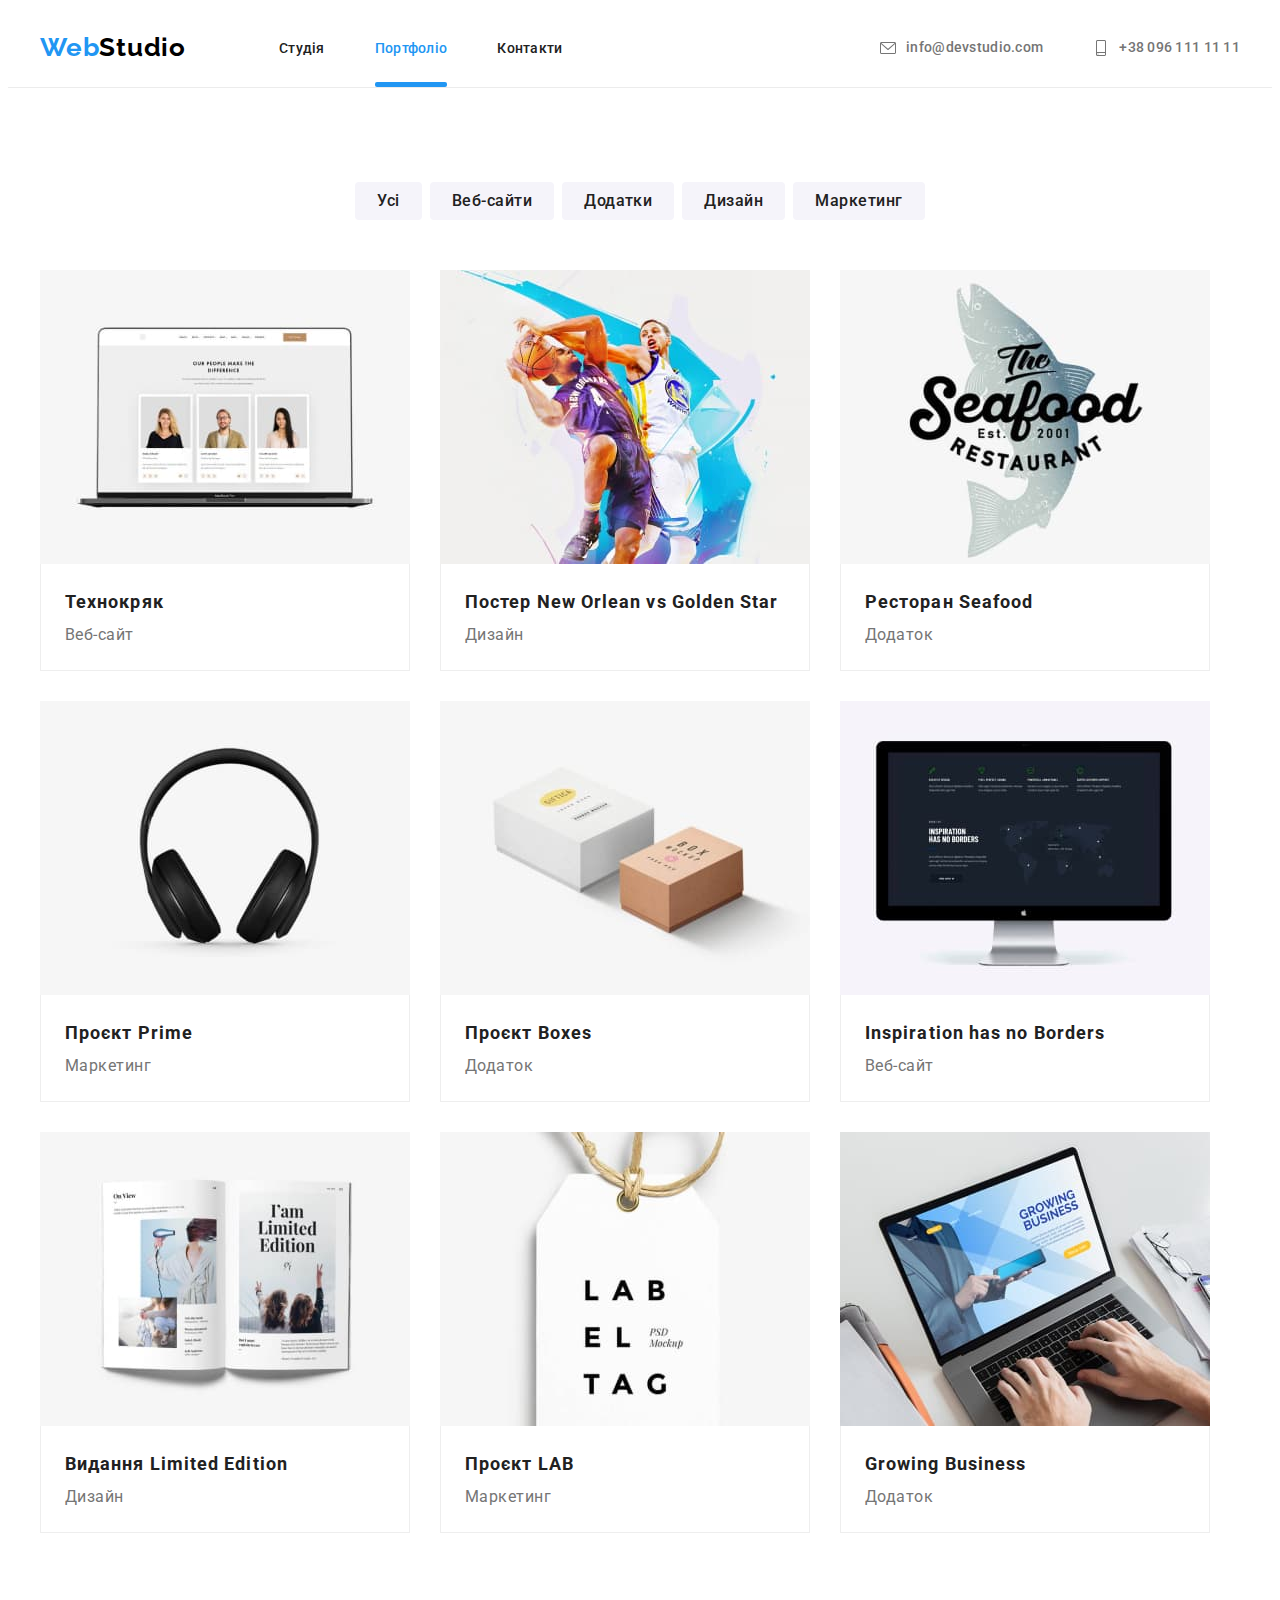
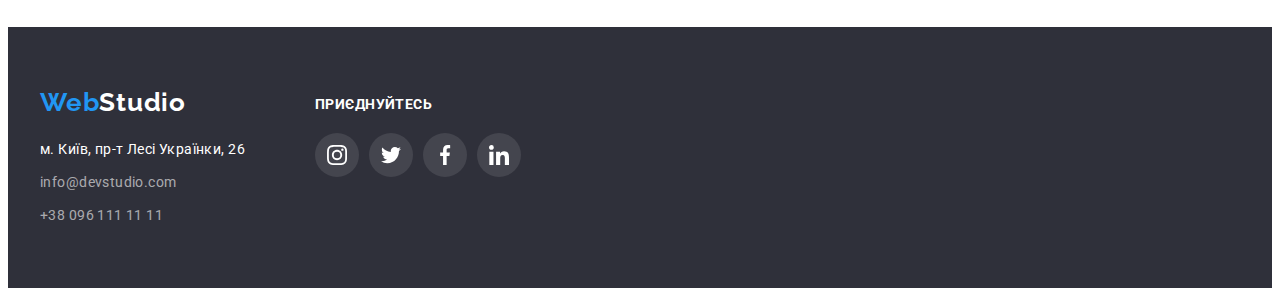
==== portfolio.html @ 3a7e7ed2 "start" ====
<!DOCTYPE html>
<html lang="uk">
  <head>
    <meta charset="UTF-8" />
    <meta http-equiv="X-UA-Compatible" content="IE=edge" />
    <meta name="viewport" content="width=device-width, initial-scale=1.0" />
    <title>Портфоліо</title>
    <link rel="preconnect" href="https://fonts.googleapis.com" />
    <link rel="preconnect" href="https://fonts.gstatic.com" crossorigin />
    <link
      href="https://fonts.googleapis.com/css2?family=Raleway:wght@700&family=Roboto:wght@400;500;700;900&display=swap"
      rel="stylesheet"
    />
    <link
      rel="stylesheet"
      href="https://cdnjs.cloudflare.com/ajax/libs/modern-normalize/1.1.0/modern-normalize.min.css"
      integrity="sha512-wpPYUAdjBVSE4KJnH1VR1HeZfpl1ub8YT/NKx4PuQ5NmX2tKuGu6U/JRp5y+Y8XG2tV+wKQpNHVUX03MfMFn9Q=="
      crossorigin="anonymous"
      referrerpolicy="no-referrer"
    />
    <link rel="stylesheet" href="./css/styles.css" />
  </head>
  <body>
    <!-- Шапка -->
    <header class="header">
      <div class="conteiner header-div">
        <nav class="flex nav-header">
          <a href="./index.html" class="logo"> <span class="web">Web</span>Studio </a>
          <ul class="list flex">
            <li>
              <a href="./index.html" class="header-link">Студія</a>
            </li>
            <li>
              <a href="./portfolio.html" class="header-link active">Портфоліо</a>
            </li>
            <li>
              <a href="/" class="header-link">Контакти</a>
            </li>
          </ul>
        </nav>
        <ul class="list flex head-ul">
          <!-- Посилання на почту -->
          <li class="li-header">
            <a href="mailto:info@devstudio.com" class="header-tel"
              ><svg class="header-icon">
                <use href="./images/icons.svg#icon-mail"></use></svg
              >info@devstudio.com</a
            >
          </li>
          <!-- Посилання на телефон -->
          <li>
            <a href="tel:+380961111111" class="header-tel"
              ><svg class="header-icon">
                <use href="./images/icons.svg#icon-smartphone"></use></svg
              >+38 096 111 11 11</a
            >
          </li>
        </ul>
      </div>
    </header>
    <!-- Меин -->
    <main>
      <section class="section">
        <div class="conteiner">
          <h1 hidden>Список</h1>
          <ul class="list flex portfo-btn">
            <li><button type="button" class="portfolio-btn">Усі</button></li>
            <li><button type="button" class="portfolio-btn">Веб-сайти</button></li>
            <li><button type="button" class="portfolio-btn">Додатки</button></li>
            <li><button type="button" class="portfolio-btn">Дизайн</button></li>
            <li><button type="button" class="portfolio-btn">Маркетинг</button></li>
          </ul>
          <ul class="list flex wrap">
            <li>
              <div class="overlay">
                <img src="./images/Технокряк.jpg" alt="Технокряк" width="370" height="294" />
                <div class="box">
                  <p class="technocrack">
                    Ресурс пропонує комплексні пропозиції з різним рівнем функціоналу та сервісів.
                    Все це дозволить відвідувачу отримати вичерпні відомості про компанію чи
                    приватну особу.
                  </p>
                </div>
              </div>
              <div class="cont-wrap">
                <h2 class="portfolio-tittle">Технокряк</h2>
                <p class="portfolio-text">Веб-сайт</p>
              </div>
            </li>
            <li>
              <div class="overlay">
                <img
                  src="./images/Постер.jpg"
                  alt="Баскетбольний постер"
                  width="370"
                  height="294"
                />
                <div class="box">
                  <p class="technocrack">
                    Ресурс пропонує комплексні пропозиції з різним рівнем функціоналу та сервісів.
                    Все це дозволить відвідувачу отримати вичерпні відомості про компанію чи
                    приватну особу.
                  </p>
                </div>
              </div>
              <div class="cont-wrap">
                <h2 class="portfolio-tittle">Постер New Orlean vs Golden Star</h2>
                <p class="portfolio-text">Дизайн</p>
              </div>
            </li>
            <li>
              <div class="overlay">
                <img
                  src="./images/Ресторан.jpg"
                  alt="Ресторан морскої їжі"
                  width="370"
                  height="294"
                />
                <div class="box">
                  <p class="technocrack">
                    Ресурс пропонує комплексні пропозиції з різним рівнем функціоналу та сервісів.
                    Все це дозволить відвідувачу отримати вичерпні відомості про компанію чи
                    приватну особу.
                  </p>
                </div>
              </div>
              <div class="cont-wrap">
                <h2 class="portfolio-tittle">Ресторан Seafood</h2>
                <p class="portfolio-text">Додаток</p>
              </div>
            </li>
            <li>
              <div class="overlay">
                <img src="./images/Навушники.jpg" alt="Навушники" width="370" height="294" />
                <div class="box">
                  <p class="technocrack">
                    Ресурс пропонує комплексні пропозиції з різним рівнем функціоналу та сервісів.
                    Все це дозволить відвідувачу отримати вичерпні відомості про компанію чи
                    приватну особу.
                  </p>
                </div>
              </div>
              <div class="cont-wrap">
                <h2 class="portfolio-tittle">Проєкт Prime</h2>
                <p class="portfolio-text">Маркетинг</p>
              </div>
            </li>
            <li>
              <div class="overlay">
                <img src="./images/Коробки.jpg" alt="Коробки" width="370" height="294" />
                <div class="box">
                  <p class="technocrack">
                    Ресурс пропонує комплексні пропозиції з різним рівнем функціоналу та сервісів.
                    Все це дозволить відвідувачу отримати вичерпні відомості про компанію чи
                    приватну особу.
                  </p>
                </div>
              </div>
              <div class="cont-wrap">
                <h2 class="portfolio-tittle">Проєкт Boxes</h2>
                <p class="portfolio-text">Додаток</p>
              </div>
            </li>
            <li>
              <div class="overlay">
                <img src="./images/Монітор.jpg" alt="Монітор" width="370" height="294" />
                <div class="box">
                  <p class="technocrack">
                    Ресурс пропонує комплексні пропозиції з різним рівнем функціоналу та сервісів.
                    Все це дозволить відвідувачу отримати вичерпні відомості про компанію чи
                    приватну особу.
                  </p>
                </div>
              </div>
              <div class="cont-wrap">
                <h2 class="portfolio-tittle">Inspiration has no Borders</h2>
                <p class="portfolio-text">Веб-сайт</p>
              </div>
            </li>
            <li>
              <div class="overlay">
                <img src="./images/Журнал.jpg" alt="Журнал" width="370" height="294" />
                <div class="box">
                  <p class="technocrack">
                    Ресурс пропонує комплексні пропозиції з різним рівнем функціоналу та сервісів.
                    Все це дозволить відвідувачу отримати вичерпні відомості про компанію чи
                    приватну особу.
                  </p>
                </div>
              </div>
              <div class="cont-wrap">
                <h2 class="portfolio-tittle">Видання Limited Edition</h2>
                <p class="portfolio-text">Дизайн</p>
              </div>
            </li>
            <li>
              <div class="overlay">
                <img src="./images/Бірка.jpg" alt="Бірка" width="370" height="294" />
                <div class="box">
                  <p class="technocrack">
                    Ресурс пропонує комплексні пропозиції з різним рівнем функціоналу та сервісів.
                    Все це дозволить відвідувачу отримати вичерпні відомості про компанію чи
                    приватну особу.
                  </p>
                </div>
              </div>
              <div class="cont-wrap">
                <h2 class="portfolio-tittle">Проєкт LAB</h2>
                <p class="portfolio-text">Маркетинг</p>
              </div>
            </li>
            <li>
              <div class="overlay">
                <img src="./images/Ноутбук.jpg" alt="Ноутбук" width="370" height="294" />
                <div class="box">
                  <p class="technocrack">
                    Ресурс пропонує комплексні пропозиції з різним рівнем функціоналу та сервісів.
                    Все це дозволить відвідувачу отримати вичерпні відомості про компанію чи
                    приватну особу.
                  </p>
                </div>
              </div>
              <div class="cont-wrap">
                <h2 class="portfolio-tittle">Growing Business</h2>
                <p class="portfolio-text">Додаток</p>
              </div>
            </li>
          </ul>
        </div>
      </section>
    </main>
    <!-- Футер -->
    <footer class="basement">
      <div class="conteiner flex">
        <div>
          <a href="https://vanvalera.github.io/goit-markup-hw-02/index.html" class="logo-footer">
            <span class="web">Web</span>Studio
          </a>
          <address class="style-address">
            <ul class="list">
              <li class="item-footer">
                <a href="https://goo.gl/maps/cJ9QzEwfVTvkRfvY8" class="list-address"
                  >м. Київ, пр-т Лесі Українки, 26</a
                >
              </li>
              <li class="item-footer">
                <a href="mailto:info@devstudio.com" class="list-tel">info@devstudio.com</a>
              </li>
              <li class="item-footer">
                <a href="tel:+380961111111" class="list-tel">+38 096 111 11 11</a>
              </li>
            </ul>
          </address>
        </div>
        <div class="footer-social">
          <h3 class="tittle-add">приєднуйтесь</h3>
          <ul class="flex list">
            <li class="Developer">
              <a href="/" class="icons-list-team borders"
                ><svg class="icon-our-team">
                  <use href="./images/icons.svg#icon-instagram"></use></svg
              ></a>
            </li>
            <li class="Developer">
              <a href="/" class="icons-list-team borders"
                ><svg class="icon-our-team">
                  <use href="./images/icons.svg#icon-twitter"></use></svg
              ></a>
            </li>
            <li class="Developer">
              <a href="/" class="icons-list-team borders"
                ><svg class="icon-our-team">
                  <use href="./images/icons.svg#icon-facebook"></use></svg
              ></a>
            </li>
            <li class="Developer">
              <a href="/" class="icons-list-team borders"
                ><svg class="icon-our-team">
                  <use href="./images/icons.svg#icon-linkedin"></use></svg
              ></a>
            </li>
          </ul>
        </div>
      </div>
    </footer>
  </body>
</html>
---- css/styles.css ----
:root {
  --primary-header-color: #212121;
  --second-header-color: #757575;
  --accent-header-color: #2196f3;
  --primary-body-color: #ffffff;
  --second-body-color: #212121;
  --accent-body-color: #2196f3;
  --primary-footer-color: #ffffff;
  --second-footer-color: #2f303a;
  --accent-footer-color: #2196f3;
  --icons-primary-color: #afb1b8;
  --main-transition: 250ms cubic-bezier(0.4, 0, 0.2, 1);
}
body {
  font-family: 'Roboto', 'Raleway';
  color: #ffffff;
}
p,
h1,
h2,
h3,
h4,
h5,
h6 {
  margin: 0px;
}
ul {
  margin: 0px;
  padding-left: 0px;
}
img {
  display: block;
  max-height: 100%;
}
.list {
  list-style: none;
}
.flex {
  display: flex;
}
.conteiner {
  width: 1200px;
  padding: 0px 15px;
  margin: 0px auto;
}
.section {
  padding-top: 94px;
  padding-bottom: 94px;
}
/* ----------Header--------- */
.header {
  border-bottom: 1px solid #ececec;
}
.header-div {
  display: flex;
  align-items: center;
}
.nav-header {
  align-items: center;
}
.logo {
  padding-top: 24px;
  padding-bottom: 24px;

  color: #000000;
  font-family: 'Raleway';
  font-weight: 700;
  font-size: 26px;
  line-height: 1.19;
  letter-spacing: 0.03em;
  text-decoration: none;
}
.web {
  color: var(--accent-header-color);
}
.nav-header > ul {
  margin-left: 93px;
}
.nav-header li:not(:last-child) {
  margin-right: 50px;
}
.header-link {
  padding-top: 32px;
  padding-bottom: 31px;

  color: var(--primary-header-color);
  font-weight: 500;
  font-size: 14px;
  line-height: 1.14;
  letter-spacing: 0.02em;
  text-decoration: none;
  transition: var(--main-transition);
}
.li-header {
  margin-right: 50px;
}
.head-ul {
  margin-left: auto;
}
.header-tel {
  display: flex;
  align-items: center;
  padding-top: 32px;
  padding-bottom: 31px;

  color: var(--second-header-color);
  font-weight: 500;
  font-size: 14px;
  line-height: 1.14;
  letter-spacing: 0.02em;
  text-decoration: none;
  transition: var(--main-transition);
}
.header-link:hover,
.header-link:focus,
.header-tel:focus,
.header-tel:hover {
  color: var(--accent-header-color);
}
.header-icon {
  height: 16px;
  width: 16px;
  margin-right: 10px;
  fill: currentColor;
}
/* ---------Body---------- */
.hero {
  padding-top: 200px;
  padding-bottom: 200px;
  max-width: 1600px;
  height: 600px;
  margin-left: auto;
  margin-right: auto;
  background-image: linear-gradient(rgba(47, 48, 58, 0.4), rgba(47, 48, 58, 0.4)),
    url('../images/BackgroundFon.jpg');
  background-repeat: no-repeat;
}
.hero > .conteiner {
  text-align: center;
}
.hero-tittle {
  margin-bottom: 30px;

  color: var(--primary-body-color);
  font-weight: 900;
  font-size: 44px;
  line-height: 1.36;
  text-align: center;
  letter-spacing: 0.06em;
  text-transform: uppercase;
}
.hero-button {
  font-family: inherit;
  font-weight: 700;
  font-size: 16px;
  line-height: 1.88;
  align-items: center;
  text-align: center;
  letter-spacing: 0.06em;
  color: var(--second-body-color);
  width: 216px;
  height: 50px;
  cursor: pointer;
  box-shadow: 0px 4px 4px rgba(0, 0, 0, 0.15);
  border-radius: 4px;
  border-style: none;
}
.hero-button:hover,
.hero-button:focus {
  background: var(--accent-body-color);
  color: var(--primary-body-color);
  transition: var(--main-transition);
}

/* --------Opportunity-------- */
.opportunity > li:not(:last-child) {
  margin-right: 30px;
}
.opportunity {
  margin: 0px auto;
}
.opportunity > li {
  max-width: 270px;
}
.tittle-opportunity {
  margin-bottom: 10px;
  font-weight: 700;
  font-size: 14px;
  line-height: 1.14;
  letter-spacing: 0.03em;
  text-transform: uppercase;
  color: var(--second-body-color);
}
.text-opportunity {
  font-weight: 400;
  font-size: 14px;
  line-height: 1.71;
  letter-spacing: 0.03em;
  color: #757575;
}
.tittle-section {
  margin-bottom: 50px;
  font-weight: 700;
  font-size: 36px;
  line-height: 1.17;
  text-align: center;
  letter-spacing: 0.03em;
  color: var(--second-body-color);
}
.svg-opportunity {
  margin-bottom: 30px;
  display: flex;
  width: 270px;
  height: 120px;
  align-items: center;
  justify-content: center;
  background: #f5f4fa;
  border-radius: 4px;
  border: ;
}
.svg-icon-oppor {
  width: 70px;
  height: 70px;
}
/* ---------What We DO-------- */
.we-do > li:not(:last-child) {
  margin-right: 30px;
}
.section.what-we-do {
  padding-top: 0px;
}
/* ---------Section Наша Команда---------- */
.hero-team {
  background: #f5f4fa;
}
.tittle-team {
  margin-bottom: 50px;
  font-weight: 700;
  font-size: 36px;
  line-height: 1.17;
  text-align: center;
  letter-spacing: 0.03em;
  color: var(--second-body-color);
}
.tittle-team-worker {
  margin-top: 30px;
  margin-bottom: 10px;
  font-weight: 500;
  font-size: 16px;
  line-height: 1.19;
  text-align: center;
  letter-spacing: 0.03em;
  color: var(--second-body-color);
}
.list-worker {
  box-shadow: 0px 1px 3px rgba(0, 0, 0, 0.12), 0px 1px 1px rgba(0, 0, 0, 0.14),
    0px 2px 1px rgba(0, 0, 0, 0.2);
  border-radius: 0px 0px 4px 4px;
  background: var(--primary-body-color);
}
.hero-team .list-worker:not(:last-child) {
  margin-right: 30px;
}
.tittle-worker-text {
  margin-bottom: 16px;
  font-size: 16px;
  line-height: 1.19;
  text-align: center;
  letter-spacing: 0.03em;
  color: #757575;
}
.hero-team ul {
  margin: 0px;
}
.icons-list-team {
  display: flex;
  align-items: center;
  justify-content: center;
  width: 44px;
  height: 44px;
  fill: var(--icons-primary-color);
  transition: fill var(--main-transition);
}
.Developer:not(:last-child) {
  margin-right: 10px;
}
.Igor {
  margin-left: 32px;
  margin-bottom: 30px;
}
.icon-our-team {
  width: 20px;
  height: 20px;
}

.icons-list-team:hover,
.icons-list-team:focus {
  background-color: #2196f3;
  fill: var(--primary-body-color);
  border-radius: 50%;
}
/* -------Section Our Clients------- */
.link-svg-clients {
  display: flex;
  align-items: center;
  justify-content: center;
  width: 170px;
  height: 92px;
  border: 1px solid #afb1b8;
  border-radius: 4px;
  fill: #afb1b8;
  transition: var(--main-transition);
}
.link-svg-clients:hover {
  fill: #2196f3;
  border: 1px solid #2196f3;
}
.svg-clients {
  width: 106px;
  height: 60px;
}
.tittle-clients {
  margin-bottom: 50px;
  font-weight: 700;
  font-size: 36px;
  line-height: 42px;
  text-align: center;
  letter-spacing: 0.03em;
  color: #212121;
}
.flex-list-li:not(:last-child) {
  margin-right: 30px;
}
/* --------footer---------- */
.basement {
  padding-top: 60px;
  padding-bottom: 60px;
  background: var(--second-footer-color);
}
.logo-footer {
  font-family: 'Raleway';
  font-weight: 700;
  font-size: 26px;
  line-height: 1.19;
  letter-spacing: 0.03em;
  color: var(--primary-footer-color);
  text-decoration: none;
}
.list-address {
  margin-bottom: 9px;
  font-weight: 400;
  font-size: 14px;
  line-height: 1.71;
  letter-spacing: 0.03em;
  color: var(--primary-footer-color);
  text-decoration: none;
  transition: var(--main-transition);
}
.list-tel {
  font-size: 14px;
  line-height: 1.71;
  letter-spacing: 0.03em;
  color: rgba(255, 255, 255, 0.6);
  text-decoration: none;
  transition: var(--main-transition);
}
.list-tel:hover,
.list-tel:focus {
  color: var(--accent-footer-color);
}
.list-address:hover,
.list-address:focus {
  color: var(--accent-footer-color);
}
.style-address {
  padding-top: 20px;
  font-style: inherit;
}
.basement ul {
  margin-top: 0px;
  margin-bottom: 0px;
}
.item-footer:not(:last-child) {
  margin-bottom: 9px;
}
.footer-social {
  margin-top: 10px;
  margin-left: 70px;
}
.tittle-add {
  margin-bottom: 20px;
  font-weight: 700;
  font-size: 14px;
  line-height: 1.14;
  letter-spacing: 0.03em;
  text-transform: uppercase;

  color: #ffffff;
}
.icons-list-team.borders {
  fill: #ffffff;
  border-radius: 50%;
  background: rgba(255, 255, 255, 0.1);
  transition: var(--main-transition);
}
.icons-list-team.borders:hover,
.icons-list-team.borders:focus {
  background-color: #2196f3;
}
/* ---------Body Portfolio---------- */
.portfolio-btn {
  margin-bottom: 50px;
  padding: 6px 22px;
  font-family: inherit;
  font-weight: 500;
  font-size: 16px;
  line-height: 1.62;
  text-align: center;
  letter-spacing: 0.03em;
  color: var(--second-body-color);
  height: 38px;
  left: 548px;
  top: 174px;
  background: #f5f4fa;
  border-radius: 4px;
  cursor: pointer;
  border: none;
  transition: var(--main-transition);
}
.portfolio-btn:hover,
.portfolio-btn:focus {
  background: #2196f3;
  color: var(--primary-body-color);
  box-shadow: 0px 3px 1px rgba(0, 0, 0, 0.1), 0px 1px 2px rgba(0, 0, 0, 0.08),
    0px 2px 2px rgba(0, 0, 0, 0.12);
}
.portfolio-tittle {
  padding-top: 20px;
  margin-left: 24px;
  font-weight: 700;
  font-size: 18px;
  line-height: 2;
  letter-spacing: 0.06em;
  color: var(--second-body-color);
}
.portfolio-text {
  margin-bottom: 20px;
  margin-left: 24px;
  font-size: 16px;
  line-height: 1.88;
  letter-spacing: 0.03em;
  color: #757575;
}
.portfo-btn {
  justify-content: center;
}
.portfo-btn > li:not(:last-child) {
  margin-right: 8px;
}
.wrap {
  flex-wrap: wrap;
}
.cont-wrap {
  border-right: 1px solid #eeeeee;
  border-bottom: 1px solid #eeeeee;
  border-left: 1px solid #eeeeee;
}
.list.flex.wrap > li:not(:nth-child(3n)) {
  margin-right: 30px;
}
.list.flex.wrap > li:not(:nth-last-child(-n + 3)) {
  margin-bottom: 30px;
}
.list.flex.wrap > li:hover {
  cursor: pointer;
  box-shadow: 0px 1px 1px rgba(0, 0, 0, 0.12), 0px 4px 4px rgba(0, 0, 0, 0.06),
    1px 4px 6px rgba(0, 0, 0, 0.16);
  transition: var(--main-transition);
}
/* -----------Animations------------ */
.overlay {
  position: relative;
  overflow: hidden;
}
.box {
  display: flex;
  position: absolute;
  top: 0;
  width: 100%;
  height: 100%;
  background: rgba(33, 150, 243, 0.9);
  opacity: 0;
  transform: translateY(100%);
  transition: transform var(--main-transition);
}
.list.flex.wrap > li:hover .box {
  transform: translateY(0);
  opacity: 1;
}
.technocrack {
  display: flex;
  font-size: 18px;
  line-height: 1.56;
  letter-spacing: 0.03em;
  color: var(--primary-body-color);
  text-align: center;
  align-items: center;
  margin-left: 24px;
  margin-right: 24px;
}
.index-overlay {
  position: relative;
}
.box-decoration {
  display: flex;
  position: absolute;
  width: 100%;
  justify-content: center;
  height: 70px;
  background: rgba(47, 48, 58, 0.8);
  transform: translateY(-70px);
}
.box-decoration-tittle {
  display: flex;
  align-items: center;
  font-weight: 700;
  font-size: 14px;
  line-height: 1.14;
  letter-spacing: 0.03em;
  text-transform: uppercase;

  color: var(--primary-body-color);
}
.active {
  color: #2196f3;
  position: relative;
}
.active::after {
  content: '';
  left: 0;
  bottom: 0;
  display: block;
  position: absolute;
  width: 100%;
  height: 5px;
  background: #2196f3;
  border-radius: 2px;
}

/* ---------Modal Window-------- */
.backdrop {
  position: fixed;
  top: 0;
  left: 0;

  width: 100%;
  height: 100%;

  background: rgba(0, 0, 0, 0.2);
  transition: var(--main-transition);
}
.backdrop.is-hidden {
  visibility: hidden;
  opacity: 0;
  pointer-events: none;
}
.modal {
  padding: 40px;
  position: absolute;
  top: 50%;
  left: 50%;
  transform: translate(-50%, -50%);

  min-width: 528px;
  min-height: 581px;

  background: #ffffff;
  box-shadow: 0px 1px 3px rgba(0, 0, 0, 0.12), 0px 1px 1px rgba(0, 0, 0, 0.14),
    0px 2px 1px rgba(0, 0, 0, 0.2);
  border-radius: 4px;
}
.modal-button-close {
  cursor: pointer;
  display: flex;
  position: absolute;
  top: 8px;
  right: 8px;
  justify-content: center;
  align-items: center;

  width: 30px;
  height: 30px;
  padding: 0;

  border: 1px solid rgba(0, 0, 0, 0.1);
  border-radius: 50%;
  background-color: #ffffff;
}
.modal-tittle {
  font-weight: 700;
  font-size: 20px;
  line-height: 1.15;
  text-align: center;
  letter-spacing: 0.03em;
  color: #212121;
}
.form-field {
  color: #212121;
  display: block;
}
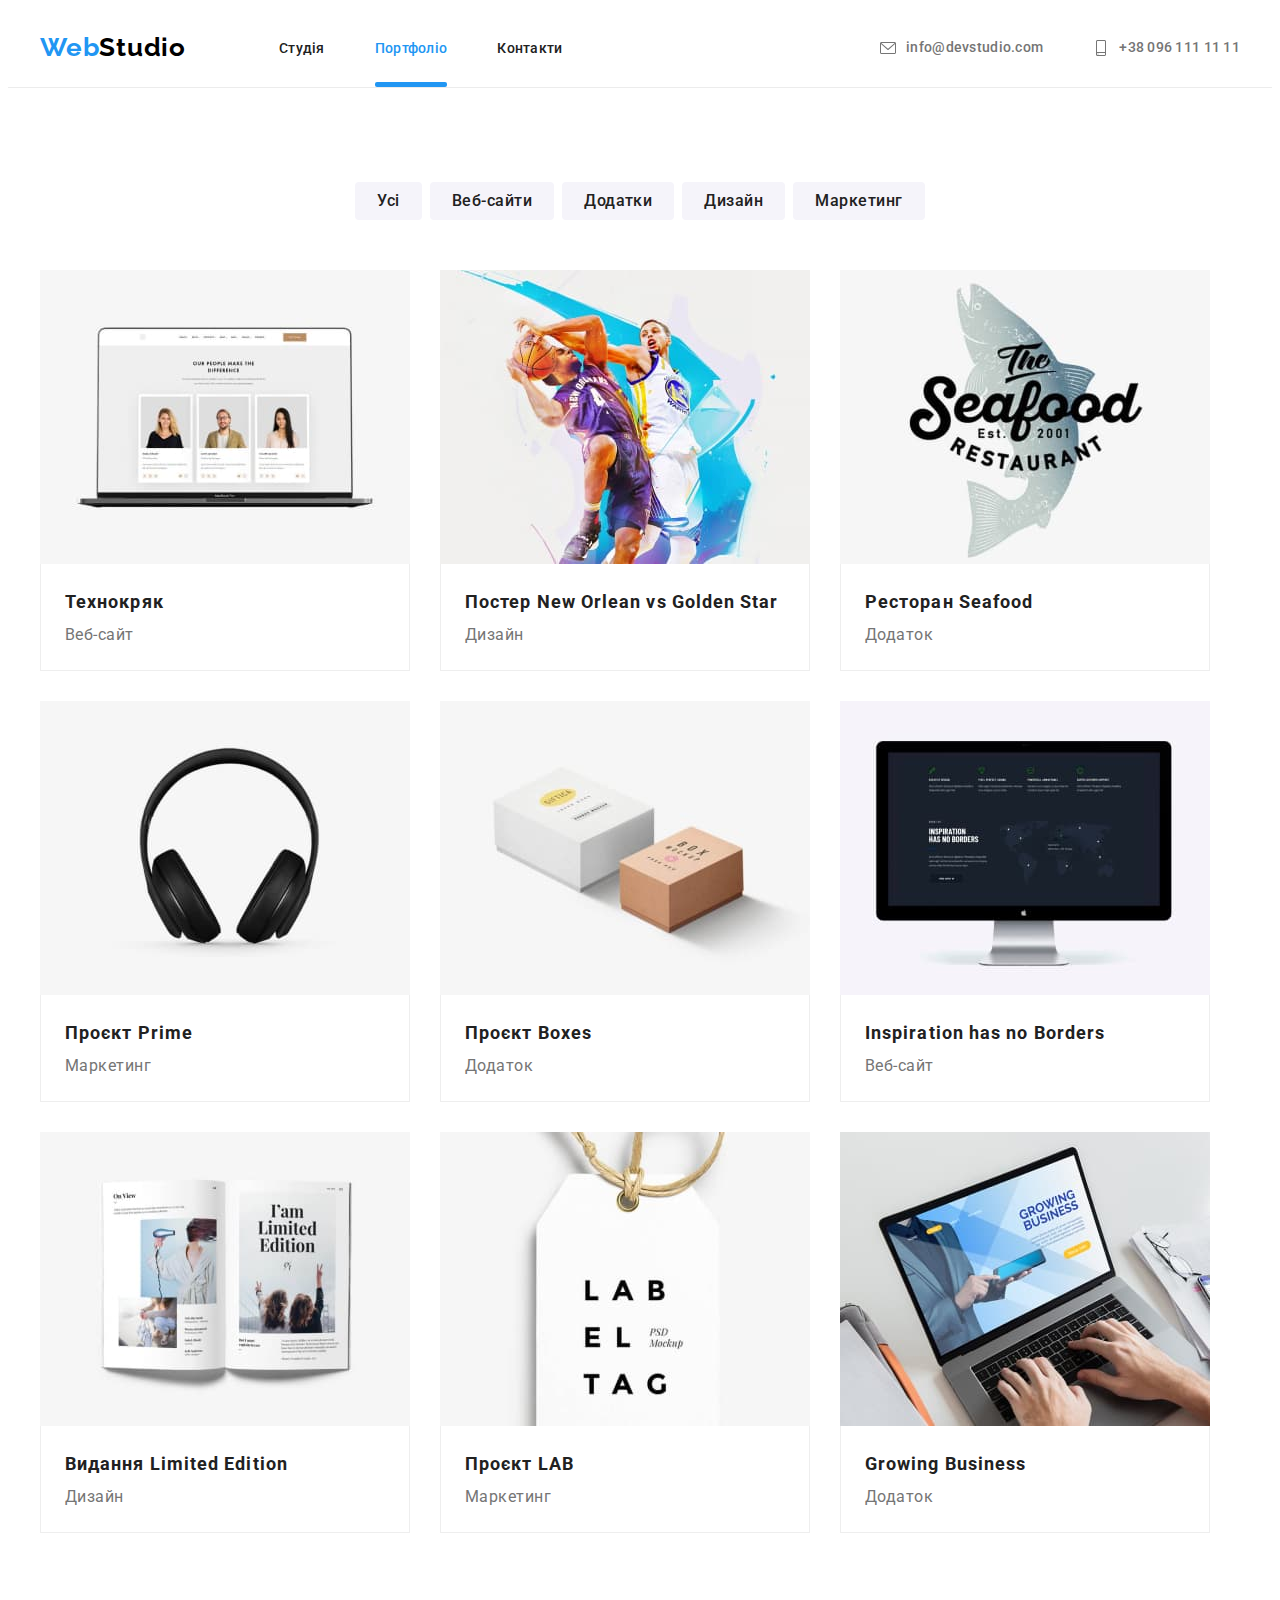
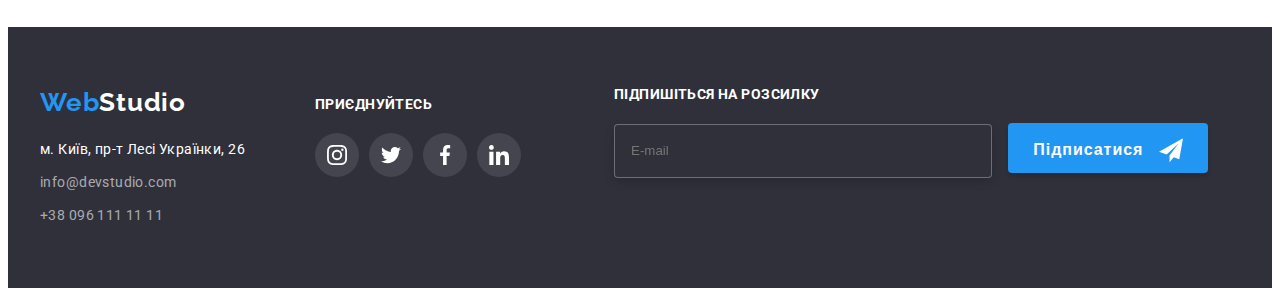
==== commit d7f52608: "Final-project" ====
--- a/portfolio.html
+++ b/portfolio.html
@@ -281,6 +281,17 @@
             </li>
           </ul>
         </div>
+        <form class="footer-form">
+          <label for="join" class="form-label-foot">Підпишіться на розсилку</label>
+          <input type="email" class="form-input-foot" name="join" id="join" placeholder="E-mail" />
+          <button type="submit" class="button-foot">
+            Підписатися
+            <span
+              ><svg class="join-foot-icon">
+                <use href="./images/icon-close.svg#icon-icon-send"></use></svg
+            ></span>
+          </button>
+        </form>
       </div>
     </footer>
   </body>
--- a/css/styles.css
+++ b/css/styles.css
@@ -595,8 +595,10 @@
   border: 1px solid rgba(0, 0, 0, 0.1);
   border-radius: 50%;
   background-color: #ffffff;
+  transition: var(--main-transition);
 }
 .modal-tittle {
+  margin-bottom: 12px;
   font-weight: 700;
   font-size: 20px;
   line-height: 1.15;
@@ -607,4 +609,176 @@
 .form-field {
   color: #212121;
   display: block;
-}
+  margin-bottom: 10px;
+}
+.form-input {
+  width: 100%;
+  height: 40px;
+  border: 1px solid rgba(33, 33, 33, 0.2);
+  border-radius: 4px;
+  padding-left: 42px;
+  transition: var(--main-transition);
+}
+.form-area {
+  margin-bottom: 20px;
+  padding: 12px 16px;
+  width: 100%;
+  height: 120px;
+  border: 1px solid rgba(33, 33, 33, 0.2);
+  border-radius: 4px;
+  transition: var(--main-transition);
+}
+.form-label {
+  font-size: 12px;
+  line-height: 1.17;
+  letter-spacing: 0.01em;
+  color: #757575;
+}
+.form-area::placeholder {
+  font-weight: 400;
+  font-size: 12px;
+  line-height: 1.17;
+  letter-spacing: 0.01em;
+  color: rgba(117, 117, 117, 0.5);
+}
+.form-field label {
+  display: block;
+  margin-bottom: 4px;
+}
+.check-label {
+  font-size: 14px;
+  line-height: 1.71;
+  letter-spacing: 0.03em;
+  color: #757575;
+  display: flex;
+  align-items: center;
+}
+.button-submit {
+  display: block;
+  width: 200px;
+  height: 50px;
+  margin: auto;
+  cursor: pointer;
+
+  background: #2196f3;
+  box-shadow: 0px 4px 4px rgba(0, 0, 0, 0.15);
+  border-radius: 4px;
+  border: none;
+  color: #ffffff;
+  font-weight: 700;
+  font-size: 16px;
+  line-height: 1.87;
+  letter-spacing: 0.06em;
+}
+.checkbox-link {
+  margin-left: 5px;
+  font-size: 14px;
+  line-height: 1.71;
+  letter-spacing: 0.03em;
+  color: #2196f3;
+}
+.checkbox {
+  margin-left: 12px;
+  margin-bottom: 30px;
+}
+.checkbox-phone {
+  width: 18px;
+  height: 18px;
+}
+.icon-phone {
+  position: absolute;
+  top: 50%;
+  left: 12px;
+  transform: translateY(-50%);
+}
+.input-icon {
+  position: relative;
+}
+.form-input:hover,
+.form-input:focus {
+  border-color: #2196f3;
+  outline: transparent;
+}
+.form-input:focus + svg,
+.form-input:hover + svg {
+  fill: #2196f3;
+}
+.form-area:hover,
+.form-area:focus {
+  border-color: #2196f3;
+  outline: transparent;
+}
+.modal-button-close:hover > svg,
+.modal-button-close:focus > svg {
+  fill: #2196f3;
+}
+.check-label::before {
+  content: '';
+  width: 16px;
+  height: 15px;
+  border: 2px solid #303030;
+  border-radius: 2px;
+  margin-right: 7px;
+  margin-left: 12px;
+}
+.checkbox:checked + label::before {
+  border: none;
+  background-repeat: no-repeat;
+  background-image: url(../images/check.svg);
+  background-color: #2196f3;
+  background-position: center;
+}
+.agreament {
+  margin-bottom: 30px;
+}
+textarea {
+  resize: none;
+}
+.form-input-foot {
+  width: 358px;
+  margin-right: 12px;
+  height: 50px;
+  border: 1px solid rgba(255, 255, 255, 0.3);
+  filter: drop-shadow(0px 4px 4px rgba(0, 0, 0, 0.15));
+  border-radius: 4px;
+  outline: transparent;
+  background-color: #2f303a;
+  padding-left: 16px;
+  transition: var(--main-transition);
+  color: rgba(255, 255, 255, 0.6);
+}
+.form-label-foot {
+  display: block;
+  margin-bottom: 20px;
+  font-weight: 700;
+  font-size: 14px;
+  line-height: 1.14;
+  letter-spacing: 0.03em;
+  text-transform: uppercase;
+  color: #ffffff;
+}
+.footer-form {
+  margin-left: 93px;
+}
+.button-foot {
+  cursor: pointer;
+  width: 200px;
+  height: 50px;
+  background: #2196f3;
+  box-shadow: 0px 4px 4px rgba(0, 0, 0, 0.15);
+  border-radius: 4px;
+  border: none;
+  font-weight: 700;
+  font-size: 16px;
+  line-height: 1.86;
+  align-items: center;
+  text-align: center;
+  letter-spacing: 0.06em;
+  color: #ffffff;
+}
+.join-foot-icon {
+  width: 24px;
+  height: 24px;
+  margin-left: 10px;
+  transform: translateY(30%);
+}
